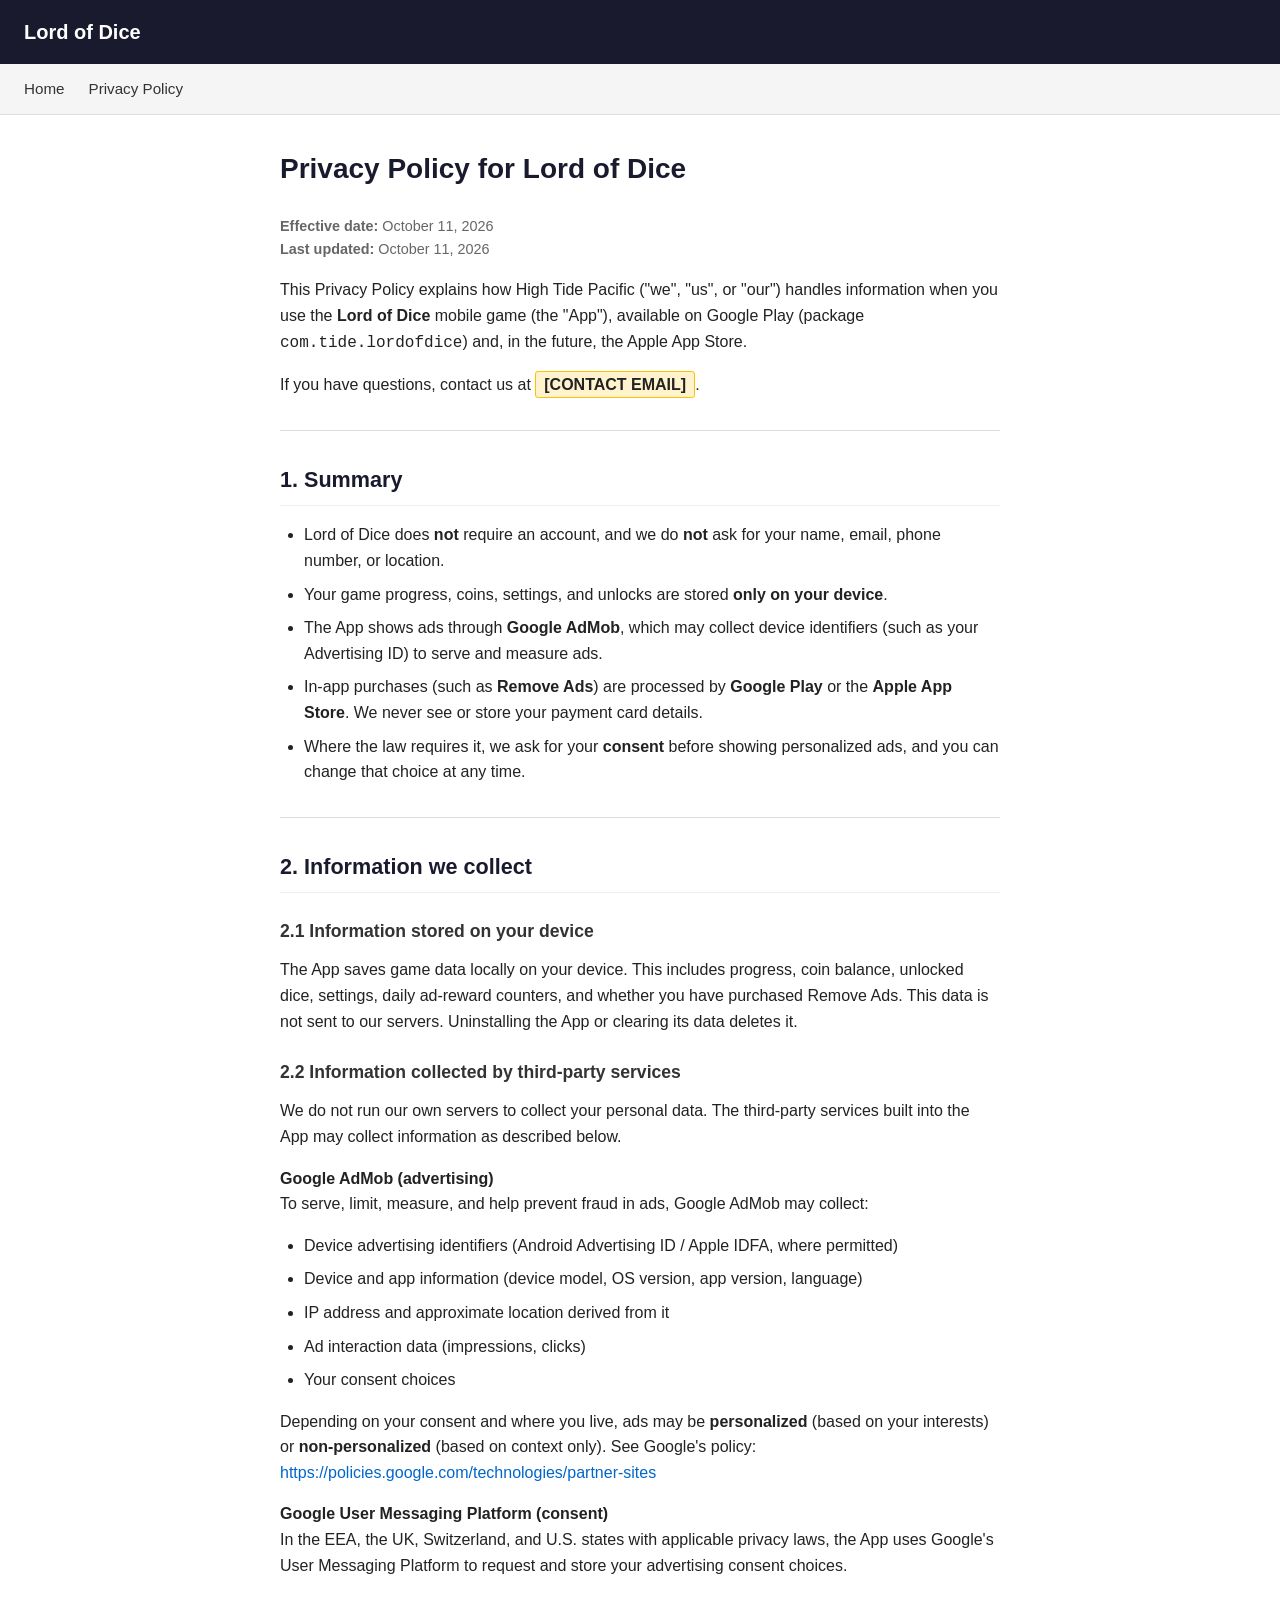
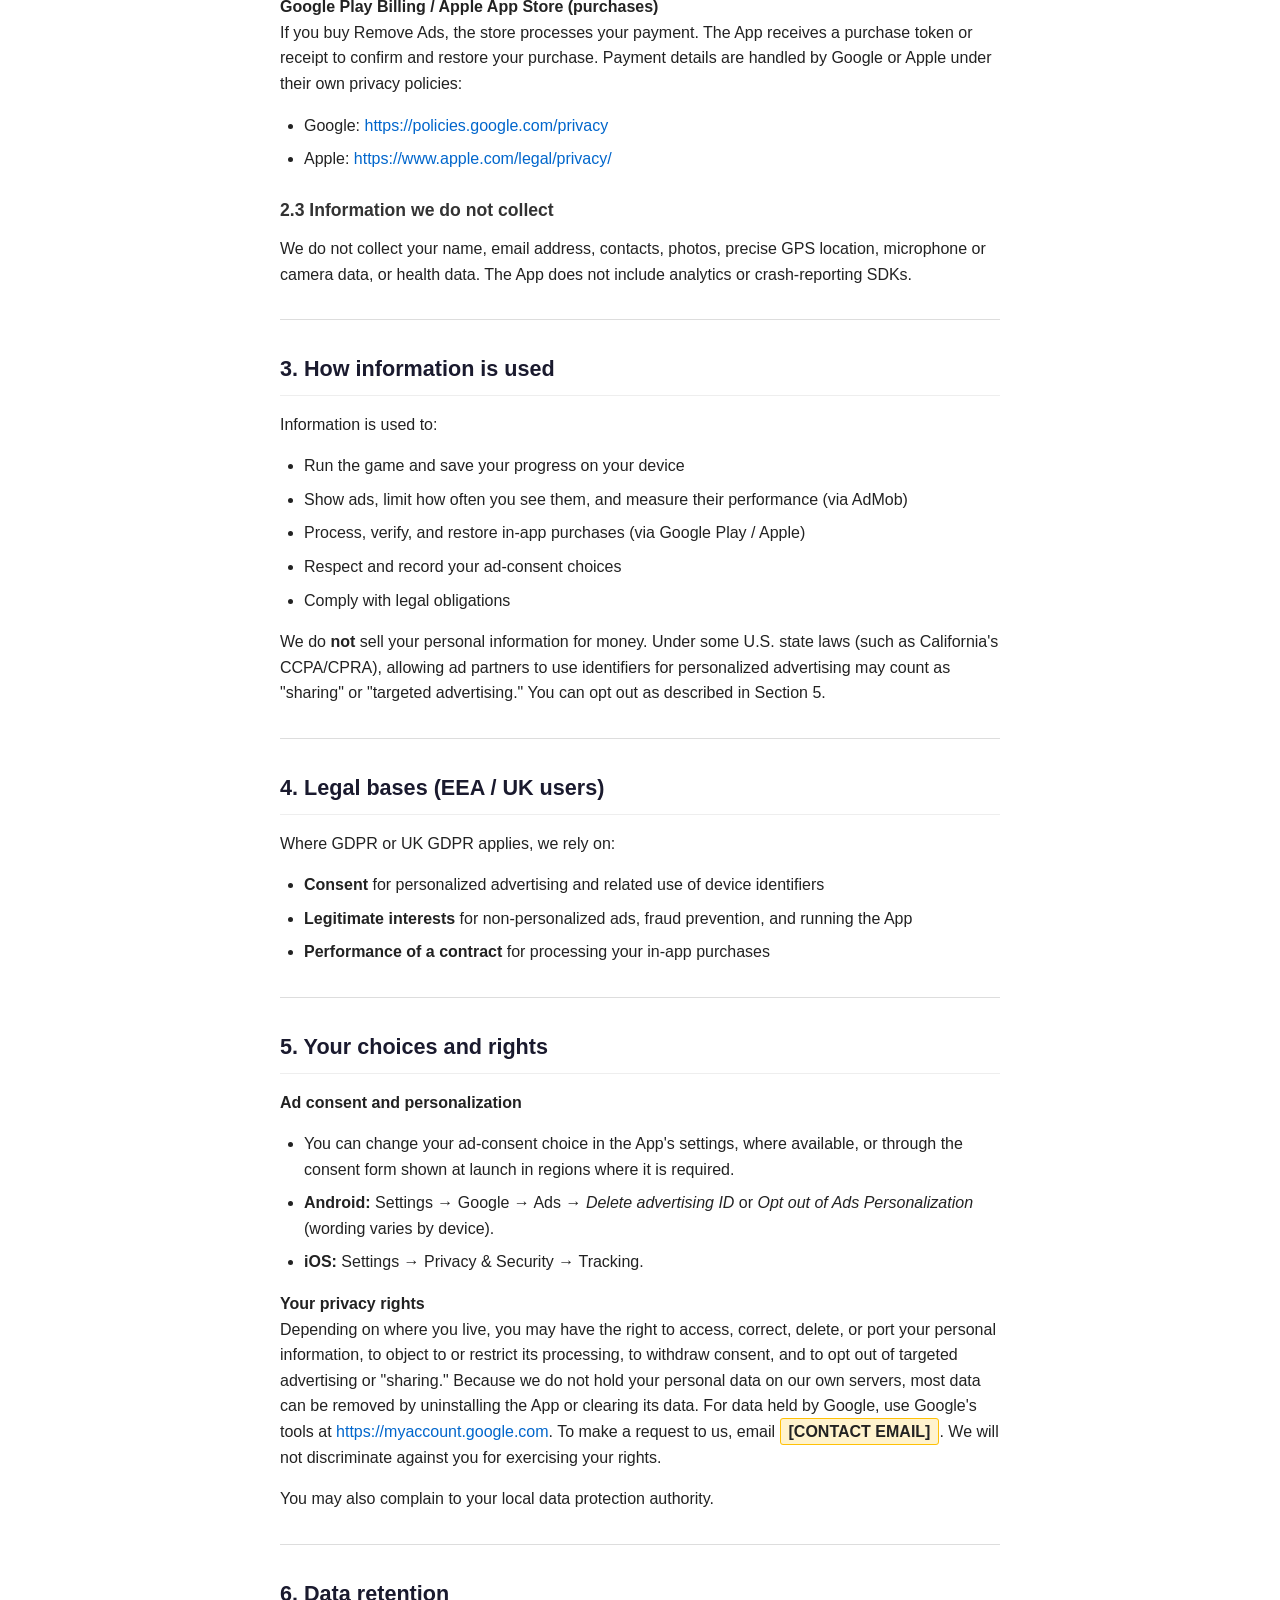
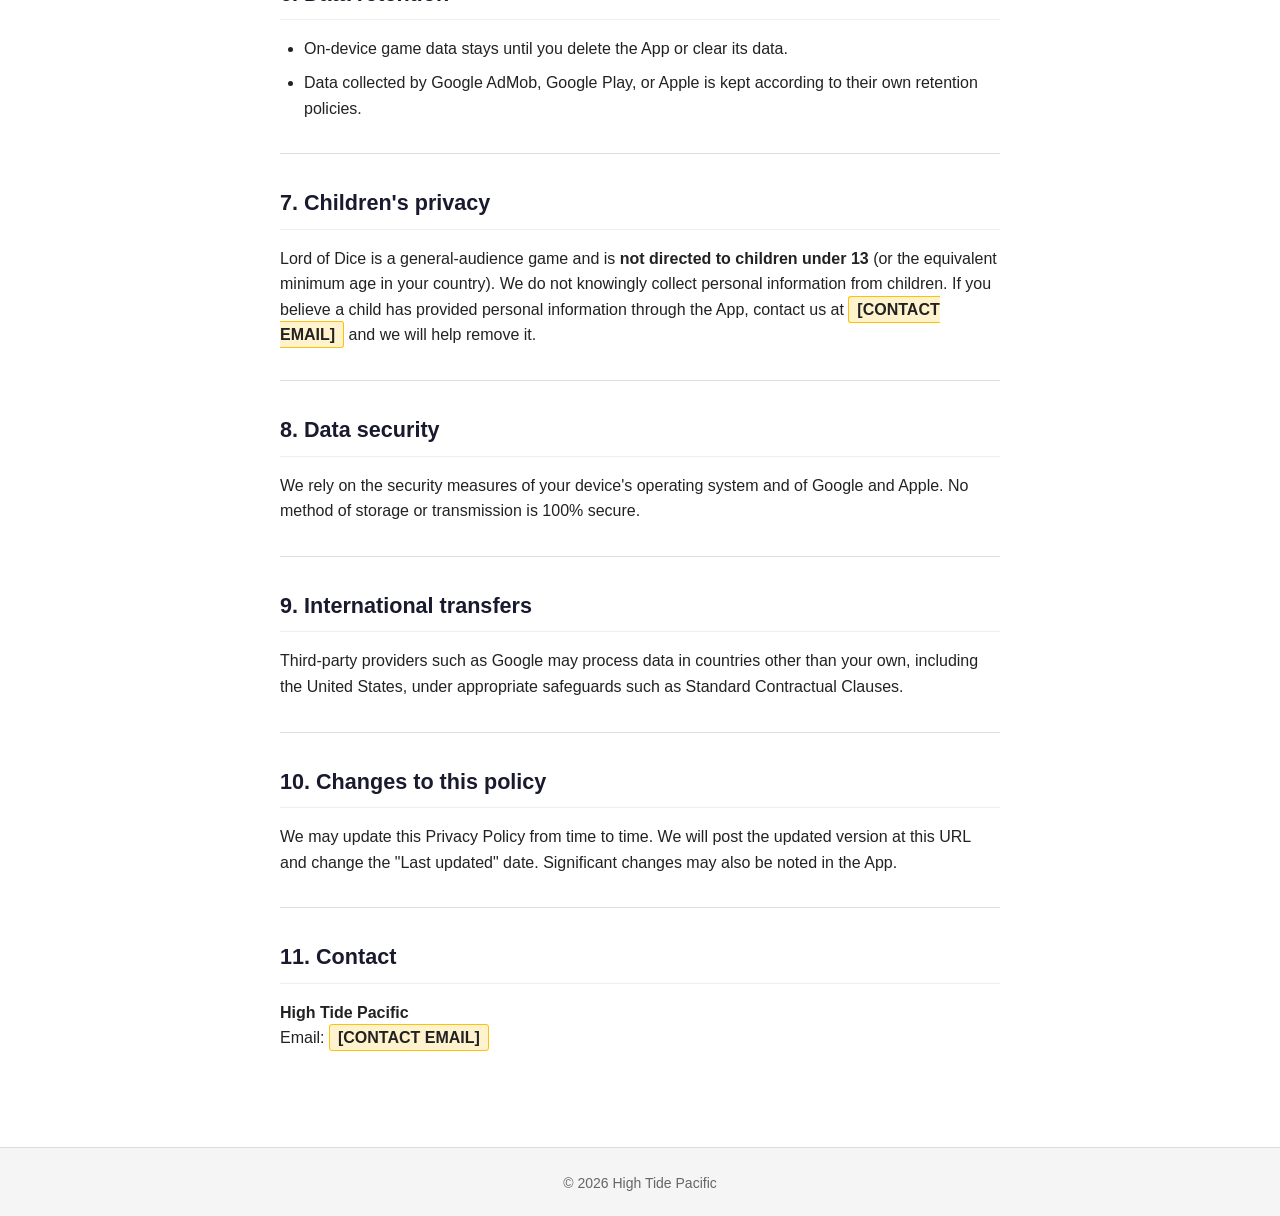
==== privacy/index.html @ a01e652b "Add GitHub Pages documentation site - index.html: Documentation home page - privacy/index.html: Priv" ====
<!DOCTYPE html>
<html lang="en">
<head>
  <meta charset="UTF-8">
  <meta name="viewport" content="width=device-width, initial-scale=1.0">
  <title>Privacy Policy - Lord of Dice</title>
  <meta name="description" content="Privacy Policy for Lord of Dice, a mobile game by High Tide Pacific.">
  <link rel="stylesheet" href="../assets/style.css">
</head>
<body>
  <header class="site-header">
    <h1><a href="../">Lord of Dice</a></h1>
  </header>
  <nav class="site-nav">
    <ul>
      <li><a href="../">Home</a></li>
      <li><a href="./">Privacy Policy</a></li>
    </ul>
  </nav>
  <main class="content">
    <h1>Privacy Policy for Lord of Dice</h1>
    <p class="meta"><strong>Effective date:</strong> October 11, 2026<br><strong>Last updated:</strong> October 11, 2026</p>

    <p>This Privacy Policy explains how High Tide Pacific ("we", "us", or "our") handles information when you use the <strong>Lord of Dice</strong> mobile game (the "App"), available on Google Play (package <code>com.tide.lordofdice</code>) and, in the future, the Apple App Store.</p>

    <p>If you have questions, contact us at <strong class="placeholder">[CONTACT EMAIL]</strong>.</p>

    <hr>

    <h2>1. Summary</h2>
    <ul>
      <li>Lord of Dice does <strong>not</strong> require an account, and we do <strong>not</strong> ask for your name, email, phone number, or location.</li>
      <li>Your game progress, coins, settings, and unlocks are stored <strong>only on your device</strong>.</li>
      <li>The App shows ads through <strong>Google AdMob</strong>, which may collect device identifiers (such as your Advertising ID) to serve and measure ads.</li>
      <li>In-app purchases (such as <strong>Remove Ads</strong>) are processed by <strong>Google Play</strong> or the <strong>Apple App Store</strong>. We never see or store your payment card details.</li>
      <li>Where the law requires it, we ask for your <strong>consent</strong> before showing personalized ads, and you can change that choice at any time.</li>
    </ul>

    <hr>

    <h2>2. Information we collect</h2>

    <h3>2.1 Information stored on your device</h3>
    <p>The App saves game data locally on your device. This includes progress, coin balance, unlocked dice, settings, daily ad-reward counters, and whether you have purchased Remove Ads. This data is not sent to our servers. Uninstalling the App or clearing its data deletes it.</p>

    <h3>2.2 Information collected by third-party services</h3>
    <p>We do not run our own servers to collect your personal data. The third-party services built into the App may collect information as described below.</p>

    <p><strong>Google AdMob (advertising)</strong><br>
    To serve, limit, measure, and help prevent fraud in ads, Google AdMob may collect:</p>
    <ul>
      <li>Device advertising identifiers (Android Advertising ID / Apple IDFA, where permitted)</li>
      <li>Device and app information (device model, OS version, app version, language)</li>
      <li>IP address and approximate location derived from it</li>
      <li>Ad interaction data (impressions, clicks)</li>
      <li>Your consent choices</li>
    </ul>

    <p>Depending on your consent and where you live, ads may be <strong>personalized</strong> (based on your interests) or <strong>non-personalized</strong> (based on context only). See Google's policy: <a href="https://policies.google.com/technologies/partner-sites" rel="noopener">https://policies.google.com/technologies/partner-sites</a></p>

    <p><strong>Google User Messaging Platform (consent)</strong><br>
    In the EEA, the UK, Switzerland, and U.S. states with applicable privacy laws, the App uses Google's User Messaging Platform to request and store your advertising consent choices.</p>

    <p><strong>Google Play Billing / Apple App Store (purchases)</strong><br>
    If you buy Remove Ads, the store processes your payment. The App receives a purchase token or receipt to confirm and restore your purchase. Payment details are handled by Google or Apple under their own privacy policies:</p>
    <ul>
      <li>Google: <a href="https://policies.google.com/privacy" rel="noopener">https://policies.google.com/privacy</a></li>
      <li>Apple: <a href="https://www.apple.com/legal/privacy/" rel="noopener">https://www.apple.com/legal/privacy/</a></li>
    </ul>

    <h3>2.3 Information we do not collect</h3>
    <p>We do not collect your name, email address, contacts, photos, precise GPS location, microphone or camera data, or health data. The App does not include analytics or crash-reporting SDKs.</p>

    <hr>

    <h2>3. How information is used</h2>
    <p>Information is used to:</p>
    <ul>
      <li>Run the game and save your progress on your device</li>
      <li>Show ads, limit how often you see them, and measure their performance (via AdMob)</li>
      <li>Process, verify, and restore in-app purchases (via Google Play / Apple)</li>
      <li>Respect and record your ad-consent choices</li>
      <li>Comply with legal obligations</li>
    </ul>

    <p>We do <strong>not</strong> sell your personal information for money. Under some U.S. state laws (such as California's CCPA/CPRA), allowing ad partners to use identifiers for personalized advertising may count as "sharing" or "targeted advertising." You can opt out as described in Section 5.</p>

    <hr>

    <h2>4. Legal bases (EEA / UK users)</h2>
    <p>Where GDPR or UK GDPR applies, we rely on:</p>
    <ul>
      <li><strong>Consent</strong> for personalized advertising and related use of device identifiers</li>
      <li><strong>Legitimate interests</strong> for non-personalized ads, fraud prevention, and running the App</li>
      <li><strong>Performance of a contract</strong> for processing your in-app purchases</li>
    </ul>

    <hr>

    <h2>5. Your choices and rights</h2>

    <p><strong>Ad consent and personalization</strong></p>
    <ul>
      <li>You can change your ad-consent choice in the App's settings, where available, or through the consent form shown at launch in regions where it is required.</li>
      <li><strong>Android:</strong> Settings → Google → Ads → <em>Delete advertising ID</em> or <em>Opt out of Ads Personalization</em> (wording varies by device).</li>
      <li><strong>iOS:</strong> Settings → Privacy &amp; Security → Tracking.</li>
    </ul>

    <p><strong>Your privacy rights</strong><br>
    Depending on where you live, you may have the right to access, correct, delete, or port your personal information, to object to or restrict its processing, to withdraw consent, and to opt out of targeted advertising or "sharing." Because we do not hold your personal data on our own servers, most data can be removed by uninstalling the App or clearing its data. For data held by Google, use Google's tools at <a href="https://myaccount.google.com" rel="noopener">https://myaccount.google.com</a>. To make a request to us, email <strong class="placeholder">[CONTACT EMAIL]</strong>. We will not discriminate against you for exercising your rights.</p>

    <p>You may also complain to your local data protection authority.</p>

    <hr>

    <h2>6. Data retention</h2>
    <ul>
      <li>On-device game data stays until you delete the App or clear its data.</li>
      <li>Data collected by Google AdMob, Google Play, or Apple is kept according to their own retention policies.</li>
    </ul>

    <hr>

    <h2>7. Children's privacy</h2>
    <p>Lord of Dice is a general-audience game and is <strong>not directed to children under 13</strong> (or the equivalent minimum age in your country). We do not knowingly collect personal information from children. If you believe a child has provided personal information through the App, contact us at <strong class="placeholder">[CONTACT EMAIL]</strong> and we will help remove it.</p>

    <hr>

    <h2>8. Data security</h2>
    <p>We rely on the security measures of your device's operating system and of Google and Apple. No method of storage or transmission is 100% secure.</p>

    <hr>

    <h2>9. International transfers</h2>
    <p>Third-party providers such as Google may process data in countries other than your own, including the United States, under appropriate safeguards such as Standard Contractual Clauses.</p>

    <hr>

    <h2>10. Changes to this policy</h2>
    <p>We may update this Privacy Policy from time to time. We will post the updated version at this URL and change the "Last updated" date. Significant changes may also be noted in the App.</p>

    <hr>

    <h2>11. Contact</h2>
    <p><strong>High Tide Pacific</strong><br>
    Email: <strong class="placeholder">[CONTACT EMAIL]</strong></p>
  </main>
  <footer class="site-footer">
    &copy; 2026 High Tide Pacific
  </footer>
</body>
</html>
---- assets/style.css ----
*, *::before, *::after {
  box-sizing: border-box;
}

html {
  font-size: 16px;
  -webkit-text-size-adjust: 100%;
}

body {
  margin: 0;
  font-family: -apple-system, BlinkMacSystemFont, "Segoe UI", Roboto, "Helvetica Neue", Arial, sans-serif;
  font-size: 1rem;
  line-height: 1.6;
  color: #222;
  background: #fff;
}

a {
  color: #0066cc;
  text-decoration: none;
}

a:hover,
a:focus {
  text-decoration: underline;
}

.site-header {
  background: #1a1a2e;
  color: #fff;
  padding: 1rem 1.5rem;
}

.site-header h1 {
  margin: 0;
  font-size: 1.25rem;
  font-weight: 600;
}

.site-header h1 a {
  color: inherit;
}

.site-header h1 a:hover {
  text-decoration: none;
}

.site-nav {
  background: #f5f5f5;
  border-bottom: 1px solid #ddd;
  padding: 0.75rem 1.5rem;
}

.site-nav ul {
  margin: 0;
  padding: 0;
  list-style: none;
  display: flex;
  flex-wrap: wrap;
  gap: 1.5rem;
}

.site-nav a {
  color: #333;
  font-size: 0.95rem;
}

.site-nav a:hover {
  color: #0066cc;
}

.content {
  max-width: 48rem;
  margin: 0 auto;
  padding: 2rem 1.5rem;
}

.content h1 {
  font-size: 1.75rem;
  margin: 0 0 1.5rem;
  color: #1a1a2e;
}

.content h2 {
  font-size: 1.35rem;
  margin: 2rem 0 1rem;
  color: #1a1a2e;
  border-bottom: 1px solid #eee;
  padding-bottom: 0.5rem;
}

.content h3 {
  font-size: 1.1rem;
  margin: 1.5rem 0 0.75rem;
  color: #333;
}

.content p {
  margin: 0 0 1rem;
}

.content ul,
.content ol {
  margin: 0 0 1rem;
  padding-left: 1.5rem;
}

.content li {
  margin-bottom: 0.5rem;
}

.content strong {
  font-weight: 600;
}

.content hr {
  border: none;
  border-top: 1px solid #ddd;
  margin: 2rem 0;
}

.meta {
  color: #666;
  font-size: 0.9rem;
  margin-bottom: 1.5rem;
}

.placeholder {
  background: #fff3cd;
  border: 1px solid #ffc107;
  padding: 0.25rem 0.5rem;
  border-radius: 3px;
  font-weight: 600;
}

.home-intro {
  font-size: 1.1rem;
  margin-bottom: 2rem;
}

.doc-list {
  list-style: none;
  padding: 0;
}

.doc-list li {
  margin-bottom: 1rem;
}

.doc-list a {
  font-size: 1.1rem;
  font-weight: 500;
}

.site-footer {
  background: #f5f5f5;
  border-top: 1px solid #ddd;
  padding: 1.5rem;
  text-align: center;
  color: #666;
  font-size: 0.875rem;
  margin-top: 3rem;
}

.error-page {
  text-align: center;
  padding: 4rem 1.5rem;
}

.error-page h1 {
  font-size: 4rem;
  margin: 0 0 1rem;
  color: #ccc;
}

.error-page p {
  font-size: 1.25rem;
  color: #666;
}

@media (max-width: 600px) {
  .site-header {
    padding: 1rem;
  }

  .site-nav {
    padding: 0.75rem 1rem;
  }

  .site-nav ul {
    gap: 1rem;
  }

  .content {
    padding: 1.5rem 1rem;
  }

  .content h1 {
    font-size: 1.5rem;
  }

  .content h2 {
    font-size: 1.2rem;
  }
}
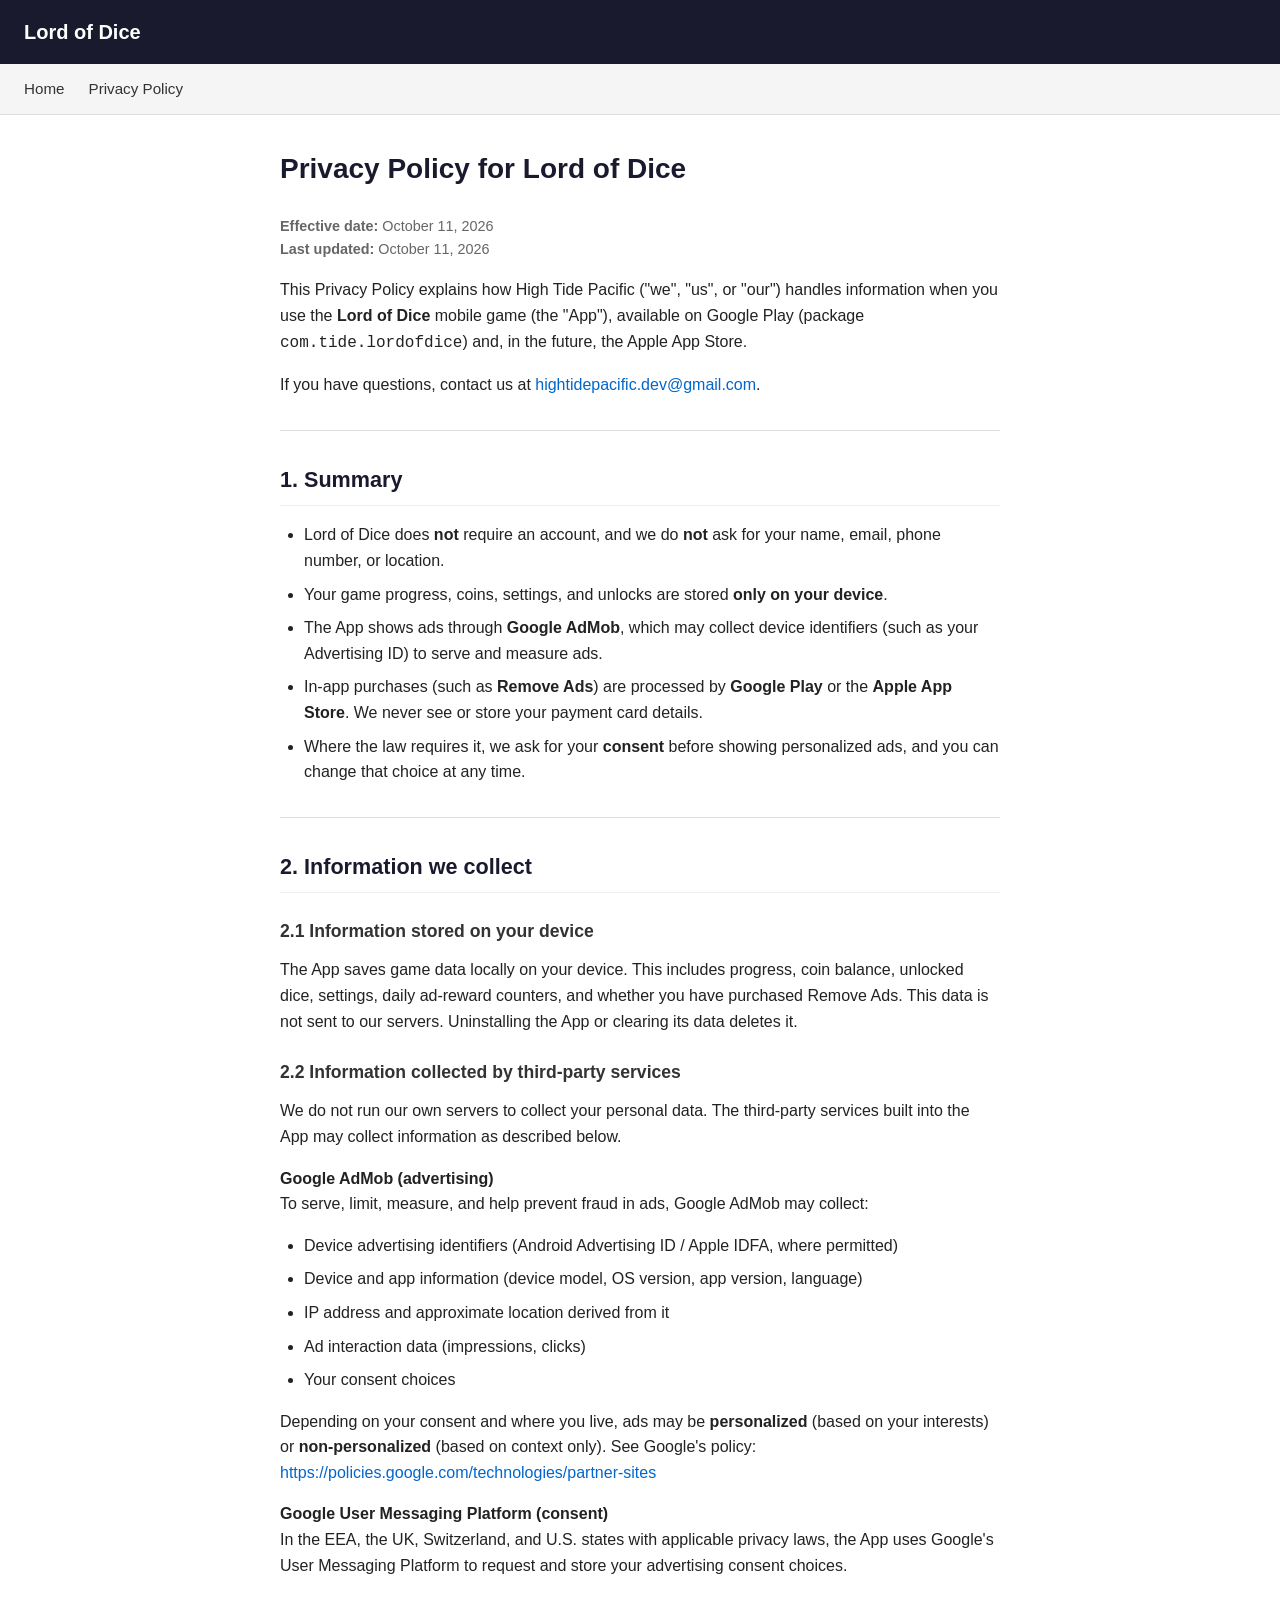
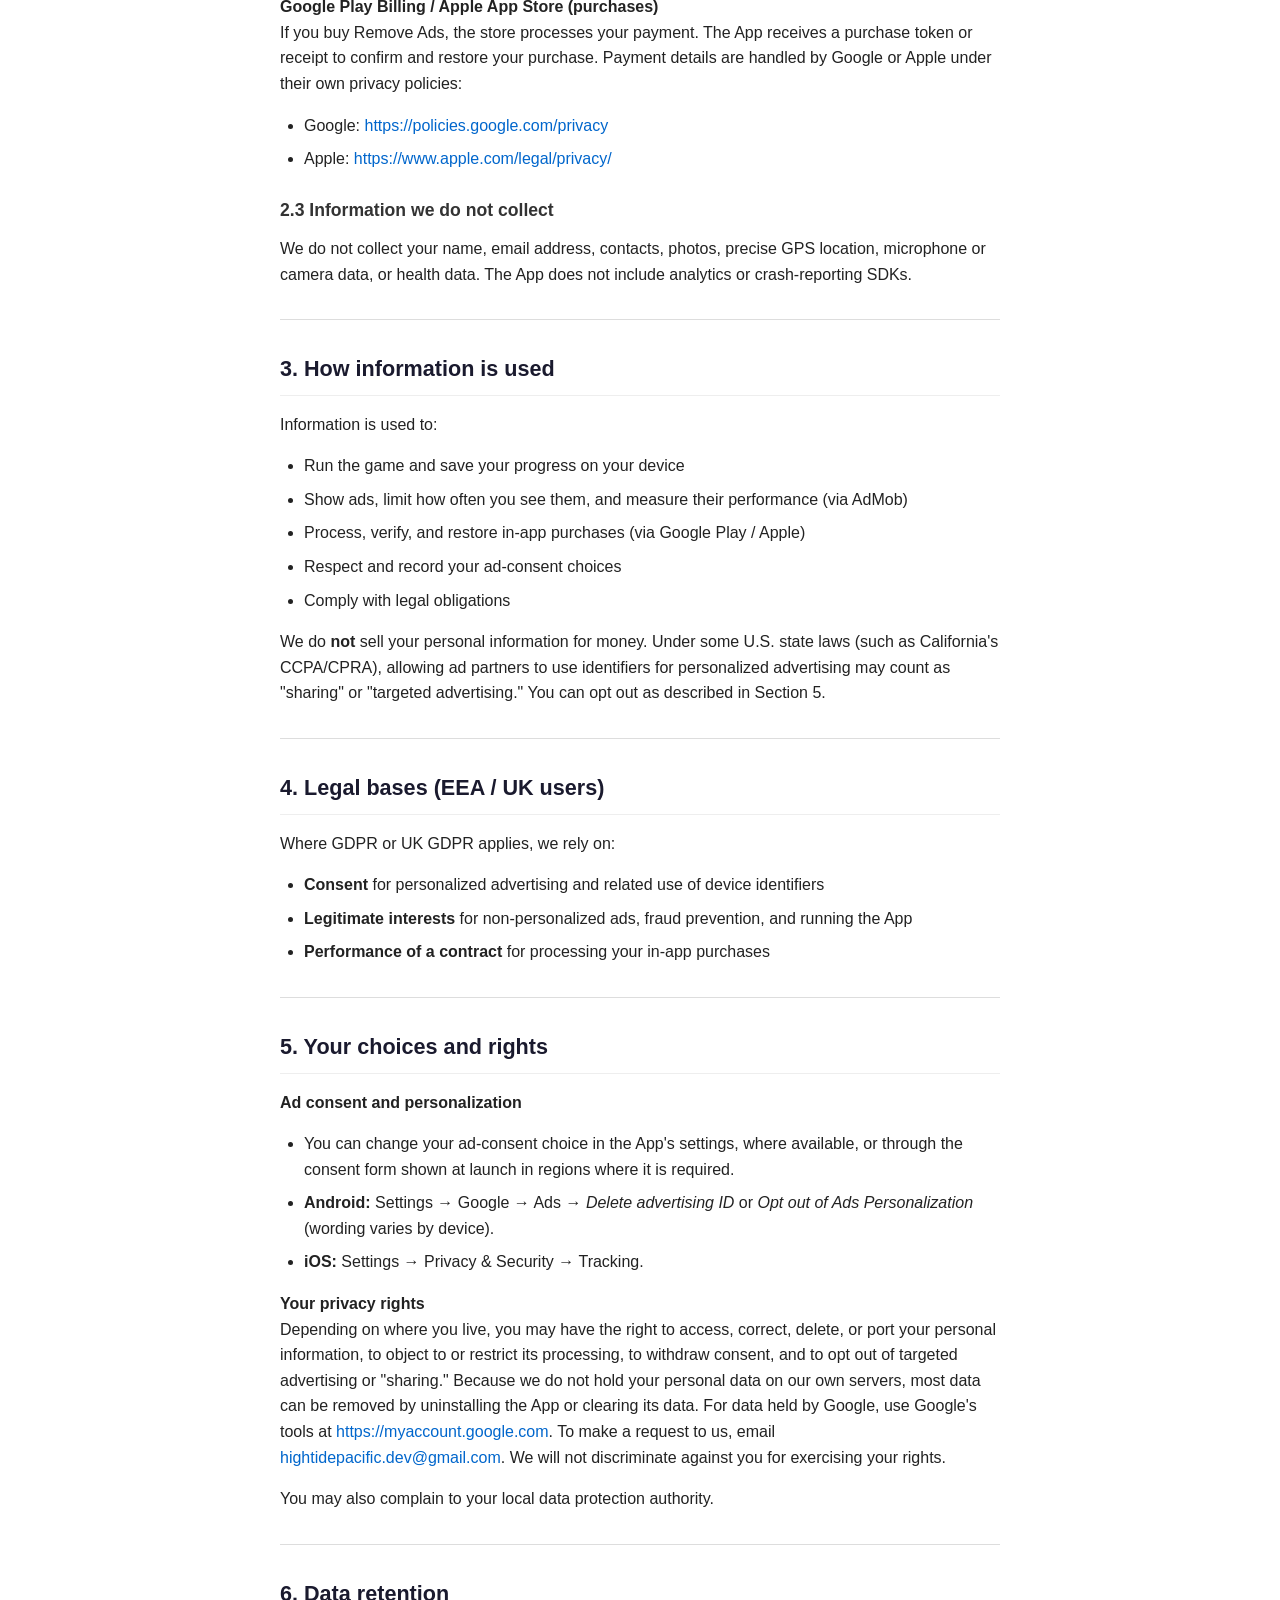
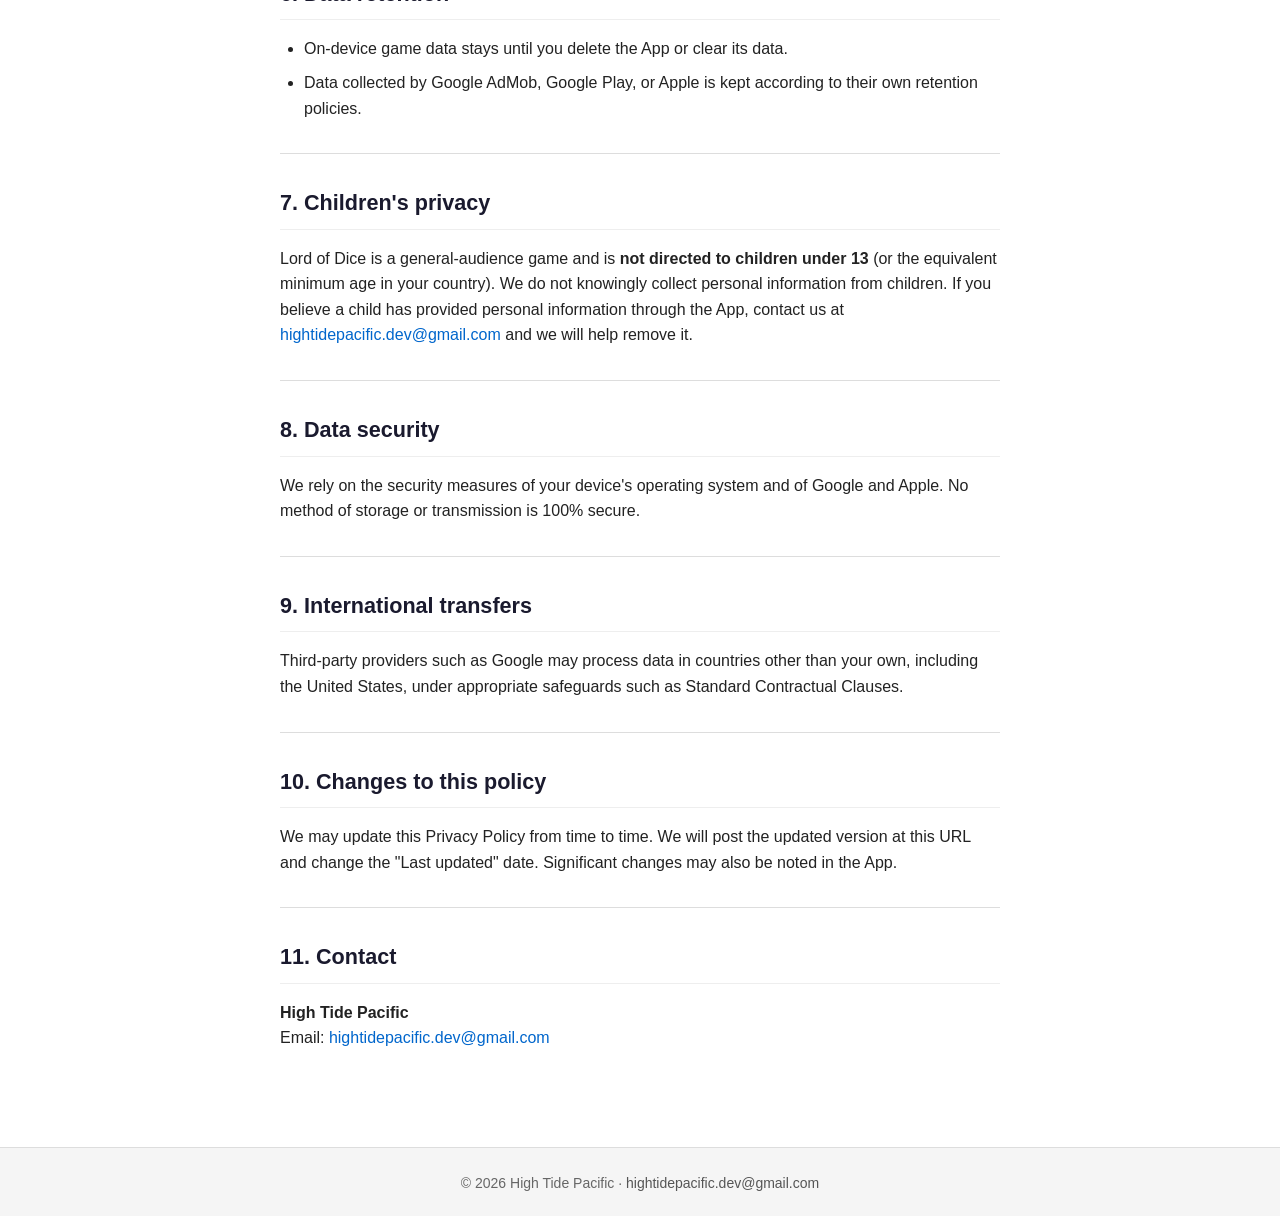
==== commit 6e31173c: "Replace contact email placeholder with hightidepacific.dev@gmail.com - privacy/index.html: Replace a" ====
--- a/privacy/index.html
+++ b/privacy/index.html
@@ -23,7 +23,7 @@
 
     <p>This Privacy Policy explains how High Tide Pacific ("we", "us", or "our") handles information when you use the <strong>Lord of Dice</strong> mobile game (the "App"), available on Google Play (package <code>com.tide.lordofdice</code>) and, in the future, the Apple App Store.</p>
 
-    <p>If you have questions, contact us at <strong class="placeholder">[CONTACT EMAIL]</strong>.</p>
+    <p>If you have questions, contact us at <a href="mailto:hightidepacific.dev@gmail.com">hightidepacific.dev@gmail.com</a>.</p>
 
     <hr>
 
@@ -107,7 +107,7 @@
     </ul>
 
     <p><strong>Your privacy rights</strong><br>
-    Depending on where you live, you may have the right to access, correct, delete, or port your personal information, to object to or restrict its processing, to withdraw consent, and to opt out of targeted advertising or "sharing." Because we do not hold your personal data on our own servers, most data can be removed by uninstalling the App or clearing its data. For data held by Google, use Google's tools at <a href="https://myaccount.google.com" rel="noopener">https://myaccount.google.com</a>. To make a request to us, email <strong class="placeholder">[CONTACT EMAIL]</strong>. We will not discriminate against you for exercising your rights.</p>
+    Depending on where you live, you may have the right to access, correct, delete, or port your personal information, to object to or restrict its processing, to withdraw consent, and to opt out of targeted advertising or "sharing." Because we do not hold your personal data on our own servers, most data can be removed by uninstalling the App or clearing its data. For data held by Google, use Google's tools at <a href="https://myaccount.google.com" rel="noopener">https://myaccount.google.com</a>. To make a request to us, email <a href="mailto:hightidepacific.dev@gmail.com">hightidepacific.dev@gmail.com</a>. We will not discriminate against you for exercising your rights.</p>
 
     <p>You may also complain to your local data protection authority.</p>
 
@@ -122,7 +122,7 @@
     <hr>
 
     <h2>7. Children's privacy</h2>
-    <p>Lord of Dice is a general-audience game and is <strong>not directed to children under 13</strong> (or the equivalent minimum age in your country). We do not knowingly collect personal information from children. If you believe a child has provided personal information through the App, contact us at <strong class="placeholder">[CONTACT EMAIL]</strong> and we will help remove it.</p>
+    <p>Lord of Dice is a general-audience game and is <strong>not directed to children under 13</strong> (or the equivalent minimum age in your country). We do not knowingly collect personal information from children. If you believe a child has provided personal information through the App, contact us at <a href="mailto:hightidepacific.dev@gmail.com">hightidepacific.dev@gmail.com</a> and we will help remove it.</p>
 
     <hr>
 
@@ -143,10 +143,10 @@
 
     <h2>11. Contact</h2>
     <p><strong>High Tide Pacific</strong><br>
-    Email: <strong class="placeholder">[CONTACT EMAIL]</strong></p>
+    Email: <a href="mailto:hightidepacific.dev@gmail.com">hightidepacific.dev@gmail.com</a></p>
   </main>
   <footer class="site-footer">
-    &copy; 2026 High Tide Pacific
+    &copy; 2026 High Tide Pacific &middot; <a href="mailto:hightidepacific.dev@gmail.com">hightidepacific.dev@gmail.com</a>
   </footer>
 </body>
 </html>
--- a/assets/style.css
+++ b/assets/style.css
@@ -124,14 +124,6 @@
   color: #666;
   font-size: 0.9rem;
   margin-bottom: 1.5rem;
-}
-
-.placeholder {
-  background: #fff3cd;
-  border: 1px solid #ffc107;
-  padding: 0.25rem 0.5rem;
-  border-radius: 3px;
-  font-weight: 600;
 }
 
 .home-intro {
@@ -163,6 +155,10 @@
   margin-top: 3rem;
 }
 
+.site-footer a {
+  color: #555;
+}
+
 .error-page {
   text-align: center;
   padding: 4rem 1.5rem;
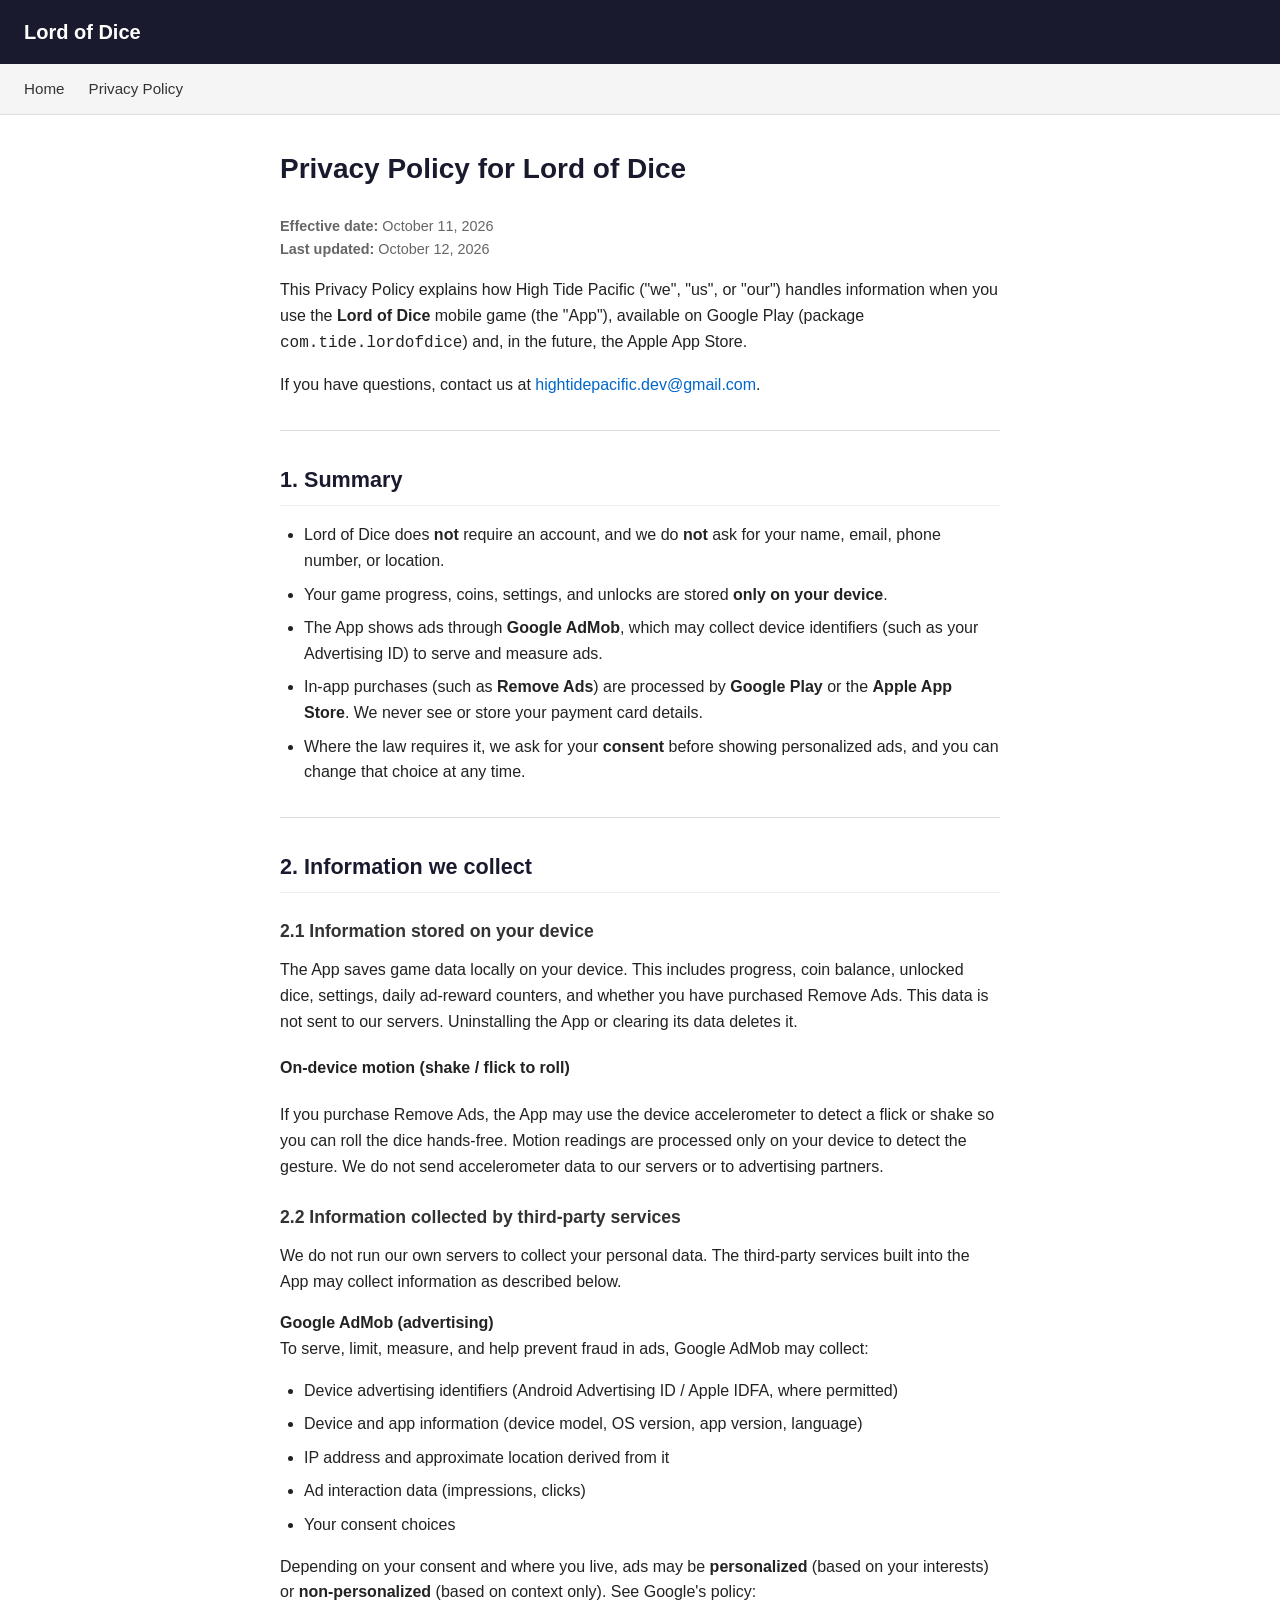
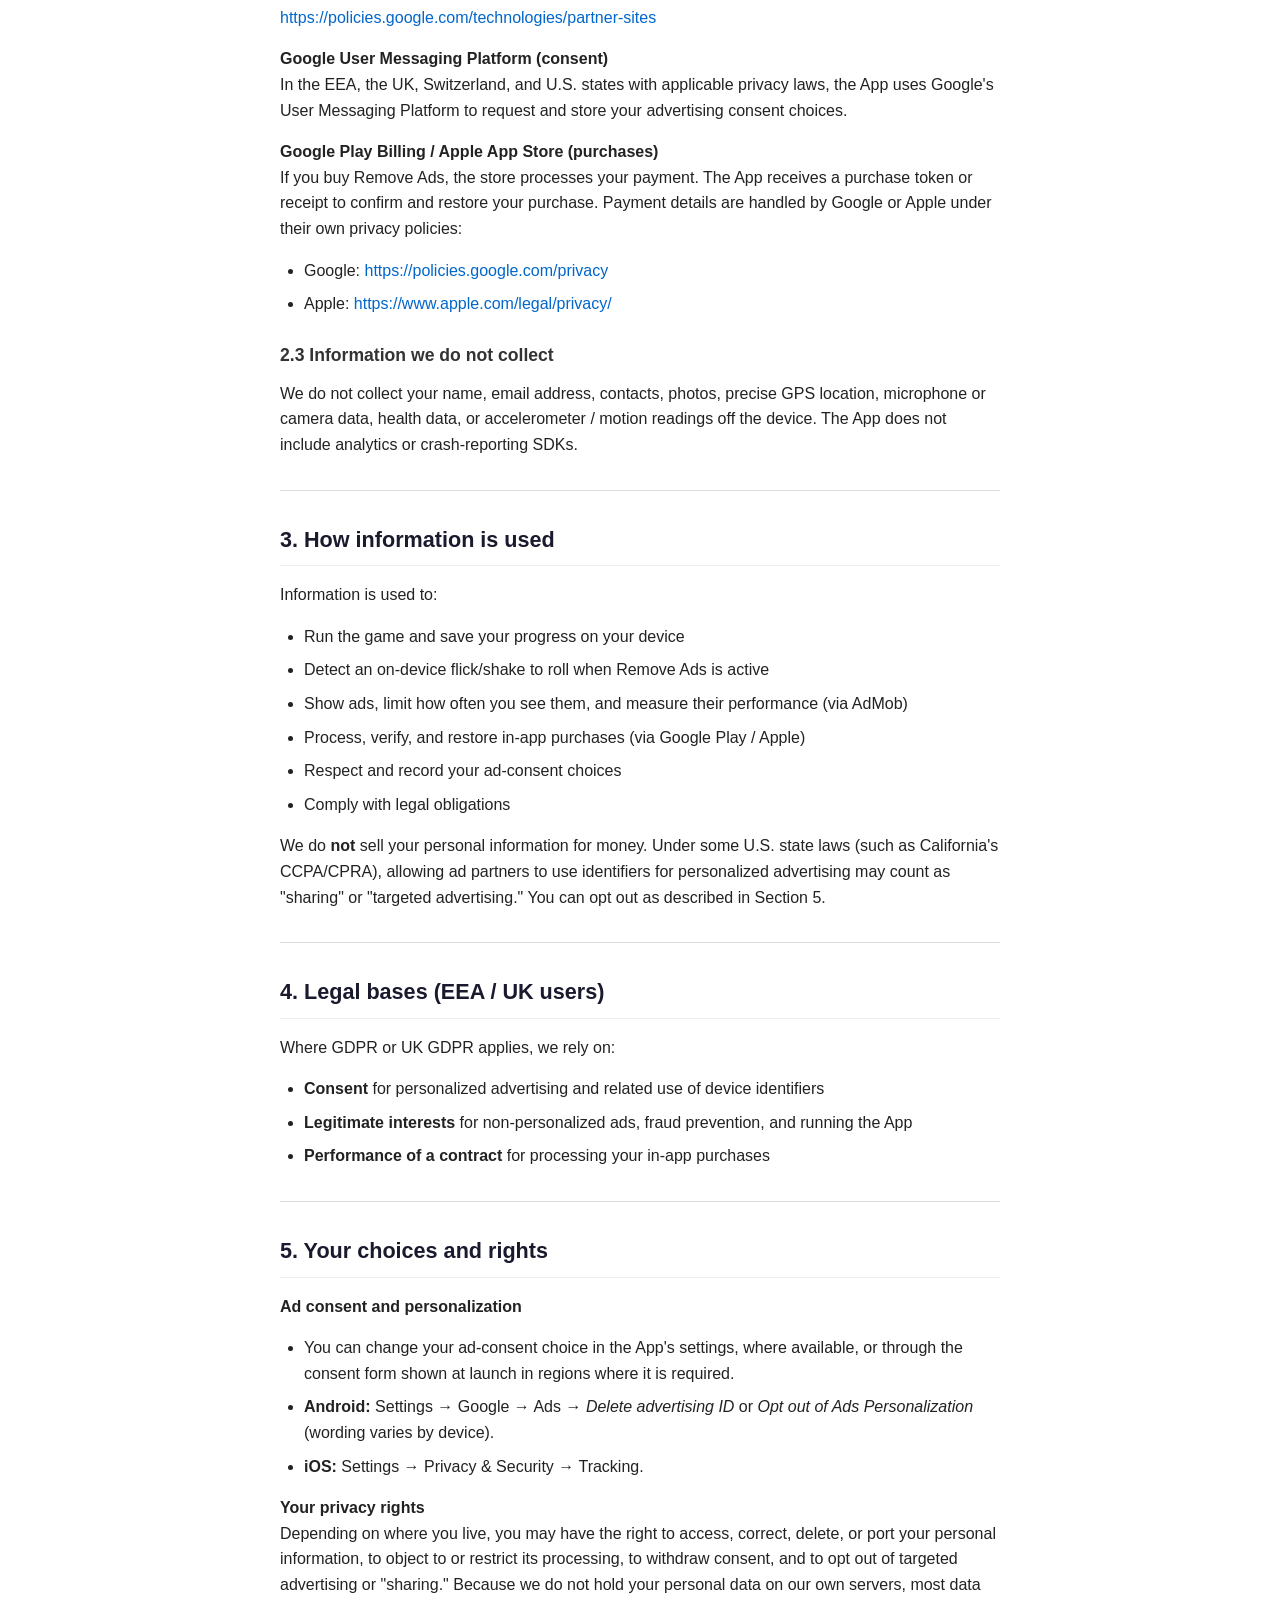
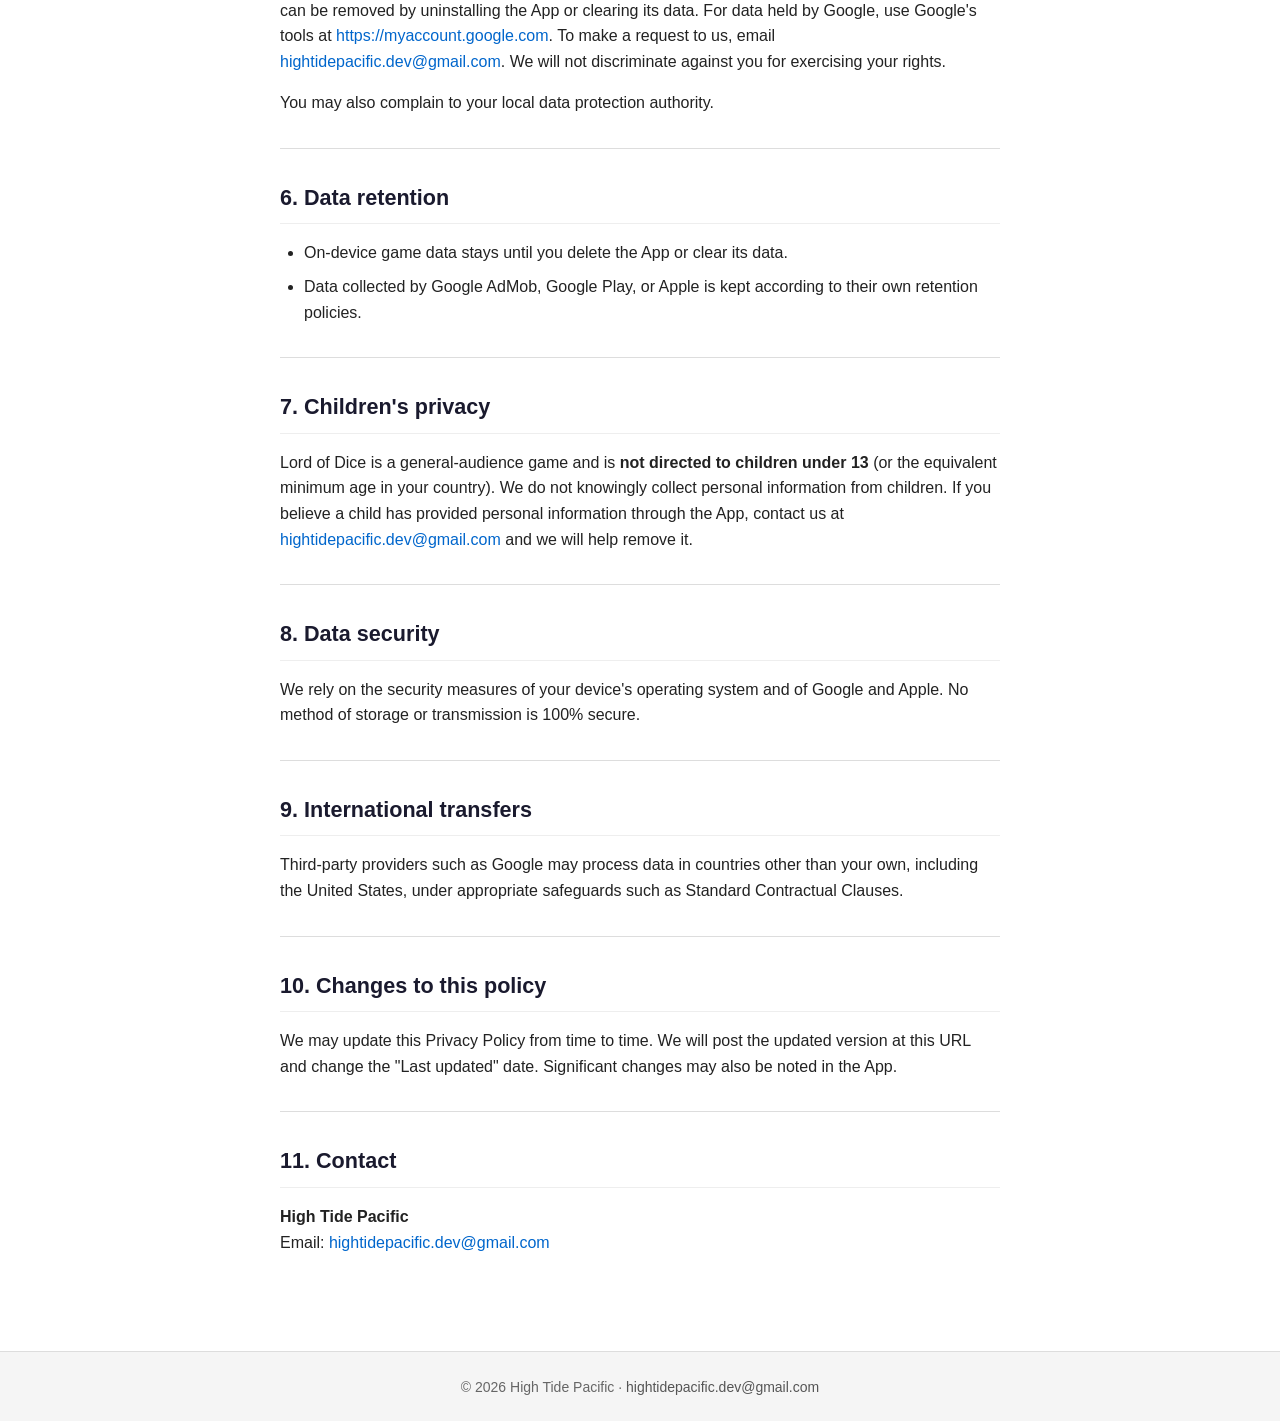
==== commit 01dd632d: "Update privacy policy with accelerometer/motion disclosure - Update 'Last updated' date to October 1" ====
--- a/privacy/index.html
+++ b/privacy/index.html
@@ -19,7 +19,7 @@
   </nav>
   <main class="content">
     <h1>Privacy Policy for Lord of Dice</h1>
-    <p class="meta"><strong>Effective date:</strong> October 11, 2026<br><strong>Last updated:</strong> October 11, 2026</p>
+    <p class="meta"><strong>Effective date:</strong> October 11, 2026<br><strong>Last updated:</strong> October 12, 2026</p>
 
     <p>This Privacy Policy explains how High Tide Pacific ("we", "us", or "our") handles information when you use the <strong>Lord of Dice</strong> mobile game (the "App"), available on Google Play (package <code>com.tide.lordofdice</code>) and, in the future, the Apple App Store.</p>
 
@@ -42,6 +42,9 @@
 
     <h3>2.1 Information stored on your device</h3>
     <p>The App saves game data locally on your device. This includes progress, coin balance, unlocked dice, settings, daily ad-reward counters, and whether you have purchased Remove Ads. This data is not sent to our servers. Uninstalling the App or clearing its data deletes it.</p>
+
+    <h4>On-device motion (shake / flick to roll)</h4>
+    <p>If you purchase Remove Ads, the App may use the device accelerometer to detect a flick or shake so you can roll the dice hands-free. Motion readings are processed only on your device to detect the gesture. We do not send accelerometer data to our servers or to advertising partners.</p>
 
     <h3>2.2 Information collected by third-party services</h3>
     <p>We do not run our own servers to collect your personal data. The third-party services built into the App may collect information as described below.</p>
@@ -69,7 +72,7 @@
     </ul>
 
     <h3>2.3 Information we do not collect</h3>
-    <p>We do not collect your name, email address, contacts, photos, precise GPS location, microphone or camera data, or health data. The App does not include analytics or crash-reporting SDKs.</p>
+    <p>We do not collect your name, email address, contacts, photos, precise GPS location, microphone or camera data, health data, or accelerometer / motion readings off the device. The App does not include analytics or crash-reporting SDKs.</p>
 
     <hr>
 
@@ -77,6 +80,7 @@
     <p>Information is used to:</p>
     <ul>
       <li>Run the game and save your progress on your device</li>
+      <li>Detect an on-device flick/shake to roll when Remove Ads is active</li>
       <li>Show ads, limit how often you see them, and measure their performance (via AdMob)</li>
       <li>Process, verify, and restore in-app purchases (via Google Play / Apple)</li>
       <li>Respect and record your ad-consent choices</li>
